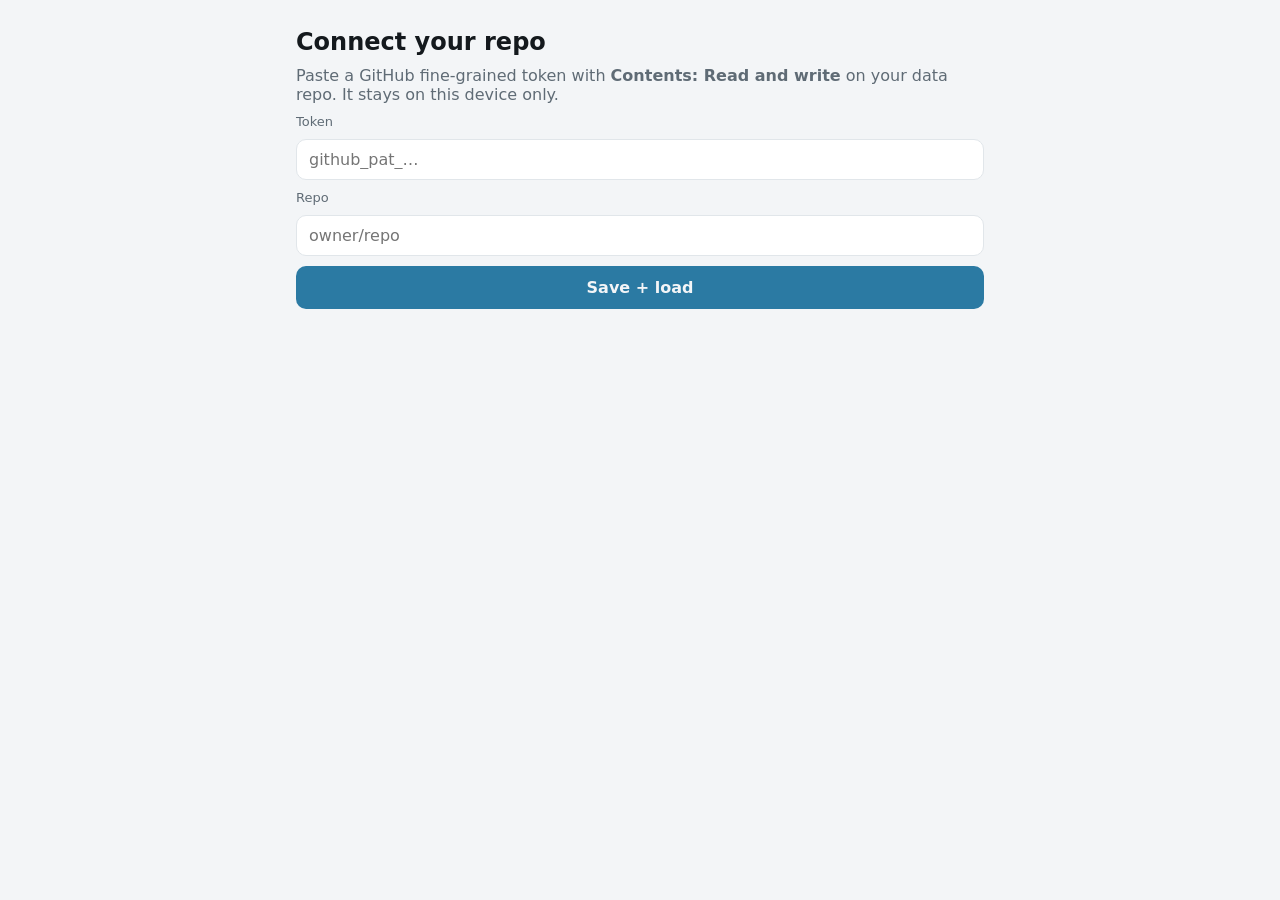
==== index.html @ 4ae92c71 "Update tab: shows the daily update (update.json) with ‹ › through the archive; Update | Stats tabs, " ====
<!doctype html>
<html lang="en">
<head>
<meta charset="utf-8">
<meta name="viewport" content="width=device-width, initial-scale=1, viewport-fit=cover">
<meta name="theme-color" content="#0e1113">
<title>Stats</title>
<link rel="manifest" href="manifest.webmanifest">
<link rel="icon" href="icon.svg" type="image/svg+xml">
<link rel="apple-touch-icon" href="icon-192.png">
<link rel="stylesheet" href="style.css">
</head>
<body>
<header class="top">
  <div class="tabs" role="tablist" aria-label="View">
    <button data-tab="update" role="tab">Update</button>
    <button data-tab="stats" role="tab">Stats</button>
  </div>
  <div class="range" role="group" aria-label="Time range">
    <button data-range="7" class="on">7d</button>
    <button data-range="30">30d</button>
    <button data-range="all">All</button>
  </div>
  <button id="refresh" class="icon-btn" aria-label="Refresh">↻</button>
  <button id="open-settings" class="icon-btn" aria-label="Settings">⚙</button>
</header>
<p id="status" class="status"></p>
<section id="update" class="update" aria-label="Daily update" hidden></section>
<section id="today" class="today" aria-label="Today"></section>
<main id="cards" class="cards"></main>
<section id="sheet" class="sheet" hidden></section>
<div id="toast" class="toast" role="status" hidden></div>

<section id="setup" class="sheet" hidden>
  <h2>Connect your repo</h2>
  <p>Paste a GitHub fine-grained token with <b>Contents: Read and write</b> on your data repo. It stays on this device only.</p>
  <label for="token">Token</label>
  <input id="token" type="password" autocomplete="off" placeholder="github_pat_…">
  <label for="repo">Repo</label>
  <input id="repo" type="text" placeholder="owner/repo" autocapitalize="off" autocorrect="off" spellcheck="false">
  <button id="save-token" class="primary">Save + load</button>
</section>

<section id="settings" class="sheet" hidden>
  <h2>Cards</h2>
  <p>Switch cards on/off and move them. Saved on this phone.</p>
  <ul id="card-list" class="card-list"></ul>
  <h2>Connection</h2>
  <button id="change-token">Change token</button>
  <button id="close-settings" class="primary">Done</button>
</section>
<script src="app.js"></script>
<script src="log.js"></script>
</body>
</html>
---- style.css ----
/* Layout: one column of cards, big number left, tiny bar chart under it. Dark first. */
:root {
  --bg: #0e1113; --card: #171b1f; --line: #262c32; --fg: #e9edf0; --muted: #8b96a0;
  --accent: #6fb3d2; --good: #74c69d; --warn: #e9b949; --bad: #ef7a6b;
  --r: 14px; color-scheme: dark;
  font-family: system-ui, -apple-system, "Segoe UI", Roboto, sans-serif;
}
@media (prefers-color-scheme: light) {
  :root { --bg: #f3f5f7; --card: #ffffff; --line: #e1e6ea; --fg: #14191d; --muted: #5f6b75;
    --accent: #2b7aa3; --good: #2f8a5b; --warn: #a87406; --bad: #c4473a; color-scheme: light; }
}
* { box-sizing: border-box; }
[hidden] { display: none !important; }
html, body { margin: 0; background: var(--bg); color: var(--fg); }
body {
  padding: env(safe-area-inset-top, 0) max(16px, env(safe-area-inset-right, 0px)) calc(24px + env(safe-area-inset-bottom, 0px)) max(16px, env(safe-area-inset-left, 0px));
  max-width: 720px; margin-inline: auto; -webkit-tap-highlight-color: transparent;
}
button { font: inherit; color: inherit; background: var(--card); border: 1px solid var(--line); border-radius: 10px; padding: 8px 12px; cursor: pointer; }
button:focus-visible, input:focus-visible { outline: 2px solid var(--accent); outline-offset: 2px; }
.top { display: flex; align-items: center; gap: 6px; padding: 16px 0 8px; position: sticky; top: 0; background: var(--bg); z-index: 2; }
.tabs { display: flex; gap: 6px; margin-right: auto; min-width: 0; }
.tabs button { border: 0; background: transparent; font-size: 20px; font-weight: 650; padding: 4px 4px; color: var(--muted); letter-spacing: -.01em; }
.tabs button.on { color: var(--fg); box-shadow: 0 2px 0 var(--accent); border-radius: 0; }
.range { display: flex; border: 1px solid var(--line); border-radius: 10px; overflow: hidden; }
.range button { border: 0; border-radius: 0; padding: 7px 8px; font-size: 14px; background: transparent; color: var(--muted); }
.range button.on { background: var(--accent); color: var(--bg); font-weight: 600; }
.icon-btn { width: 36px; height: 36px; flex: none; padding: 0; font-size: 18px; }
.status { color: var(--muted); font-size: 12px; margin: 0 0 10px; min-height: 1em; }
.cards { display: grid; gap: 12px; }
.card { background: var(--card); border: 1px solid var(--line); border-radius: var(--r); padding: 14px 16px; display: grid; gap: 4px; }
.card h2 { font-size: 13px; font-weight: 600; color: var(--muted); margin: 0; text-transform: uppercase; letter-spacing: .06em; }
.big { font-size: 40px; font-weight: 650; line-height: 1.05; font-variant-numeric: tabular-nums; letter-spacing: -.02em; }
.big small { font-size: 15px; font-weight: 500; color: var(--muted); margin-left: 3px; letter-spacing: 0; }
.sub { font-size: 13px; color: var(--muted); }
.good { color: var(--good); } .warn { color: var(--warn); } .bad { color: var(--bad); }
.chart { margin-top: 8px; width: 100%; height: 70px; display: block; }
.chart text { fill: var(--muted); font-size: 10px; }
.detail { font-size: 13px; color: var(--fg); min-height: 1.2em; margin-top: 2px; }
.list { list-style: none; padding: 0; margin: 6px 0 0; display: grid; gap: 6px; font-size: 14px; }
.list li { display: flex; justify-content: space-between; gap: 10px; }
.list li span:last-child { color: var(--muted); white-space: nowrap; font-variant-numeric: tabular-nums; }
.sheet { position: fixed; inset: 0; background: var(--bg); z-index: 5; overflow: auto;
  padding: calc(20px + env(safe-area-inset-top, 0px)) max(16px, env(safe-area-inset-right, 0px)) 24px max(16px, env(safe-area-inset-left, 0px)); display: grid; gap: 10px; align-content: start; max-width: 720px; margin-inline: auto; }
.sheet h2 { margin: 8px 0 0; }
.sheet p { color: var(--muted); margin: 0; }
.sheet label { font-size: 13px; color: var(--muted); }
.sheet input { font: inherit; padding: 10px 12px; border-radius: 10px; border: 1px solid var(--line); background: var(--card); color: var(--fg); width: 100%; }
.primary { background: var(--accent); color: var(--bg); border: 0; font-weight: 600; padding: 12px; }
.card-list { list-style: none; padding: 0; margin: 0; display: grid; gap: 6px; }
.card-list li { display: flex; align-items: center; gap: 8px; background: var(--card); border: 1px solid var(--line); border-radius: 10px; padding: 6px 8px; }
.card-list label { flex: 1; display: flex; gap: 10px; align-items: center; color: var(--fg); font-size: 15px; }
.card-list input { width: 20px; height: 20px; }
.card-list button { padding: 4px 10px; }

/* today bar + quick logs */
.today { display: grid; gap: 10px; margin-bottom: 12px; }
.chips { display: flex; flex-wrap: wrap; gap: 6px; }
.chip { font-size: 13px; padding: 4px 10px; border-radius: 999px; background: var(--card); border: 1px solid var(--line); font-variant-numeric: tabular-nums; }
.chip.good { color: var(--good); } .chip.bad { color: var(--bad); } .chip.warn { color: var(--warn); }
.quick { display: grid; grid-template-columns: repeat(6, 1fr); gap: 6px; }
.quick button { display: grid; justify-items: center; gap: 2px; padding: 10px 2px; font-size: 22px; line-height: 1; }
.quick button span { font-size: 11px; color: var(--muted); }
.quick button:disabled { opacity: .45; }
.quick button.live { border-color: var(--accent); box-shadow: 0 0 0 1px var(--accent) inset; }
@media (max-width: 360px) { .quick { grid-template-columns: repeat(3, 1fr); } }
.sheet-in { display: grid; gap: 10px; align-content: start; }
.sheet-head { display: flex; align-items: center; justify-content: space-between; gap: 8px; }
.sheet select, .sheet input[type=date] { font: inherit; padding: 10px 12px; border-radius: 10px; border: 1px solid var(--line); background: var(--card); color: var(--fg); width: 100%; }
.sheet input[type=range] { width: 100%; accent-color: var(--accent); }
.check { display: flex; align-items: center; gap: 10px; color: var(--fg) !important; font-size: 15px !important; }
.check input { width: 20px; height: 20px; }
.stepper { display: grid; grid-template-columns: auto 44px 1fr 44px; align-items: center; gap: 6px; }
.stepper .lbl { font-size: 13px; color: var(--muted); min-width: 34px; }
.stepper button { padding: 8px 0; font-size: 18px; }
.stepper input { text-align: center; font-size: 18px; font-variant-numeric: tabular-nums; padding: 8px 4px !important; }
.pick { display: grid; grid-template-columns: repeat(3, 1fr); gap: 8px; }
.pick button { padding: 18px 0; font-size: 20px; font-weight: 600; }
.ex { background: var(--card); border: 1px solid var(--line); border-radius: var(--r); padding: 12px; display: grid; gap: 6px; }
.ex-head { display: flex; justify-content: space-between; gap: 8px; align-items: baseline; }
.sets { margin: 0; padding-left: 20px; display: grid; gap: 2px; font-variant-numeric: tabular-nums; }
.sets .x { padding: 0 8px; margin-left: 6px; font-size: 12px; background: transparent; border: 0; color: var(--muted); }
.set-row { display: grid; gap: 6px; }
.primary.small { padding: 10px; }
.add-ex { display: grid; grid-template-columns: 1fr; gap: 6px; }
.ghost { background: transparent; color: var(--muted); }
.toast { position: fixed; left: 50%; transform: translateX(-50%); bottom: calc(16px + env(safe-area-inset-bottom, 0px)); background: var(--fg); color: var(--bg); padding: 10px 14px; border-radius: 12px; font-size: 14px; z-index: 9; max-width: calc(100% - 32px); }
.stepper input::-webkit-outer-spin-button, .stepper input::-webkit-inner-spin-button { -webkit-appearance: none; margin: 0; }
.stepper input { -moz-appearance: textfield; }

/* unsaved list */
.unsaved { background: var(--card); border: 1px solid var(--warn); border-radius: var(--r); padding: 12px; display: grid; gap: 8px; }
.unsaved-head { display: flex; align-items: center; gap: 8px; }
.badge { background: var(--warn); color: var(--bg); border-radius: 999px; padding: 1px 8px; font-size: 12px; font-weight: 700; }
.unsaved ul { list-style: none; margin: 0; padding: 0; display: grid; gap: 4px; font-size: 14px; }
.unsaved li, .entries li { display: flex; justify-content: space-between; align-items: center; gap: 8px; }
.unsaved .x { background: transparent; border: 0; color: var(--muted); padding: 2px 8px; }
.entries button { padding: 4px 10px; }

/* streak calendar (Duolingo-ish): earned = orange, joined by a band; golden week row = gold */
:root { --fire: #ff9f43; --gold: #f5c542; }
@media (prefers-color-scheme: light) { :root { --fire: #e07b10; --gold: #b8860b; } }
.fire { color: var(--fire); } .chip.fire { color: var(--fire); border-color: var(--fire); }
.cal { display: grid; gap: 4px; margin-top: 8px; }
.cal-head { display: flex; align-items: center; justify-content: space-between; }
.cal-head b { font-size: 15px; } .gold-t { color: var(--gold); }
.cal-nav { padding: 4px 12px; } .cal-nav:disabled { opacity: .3; }
.cal-row { display: grid; grid-template-columns: repeat(7, 1fr); border-radius: 999px; padding: 2px 0; }
.cal-row.dow span { text-align: center; font-size: 11px; color: var(--muted); }
.cal-row.gold { background: color-mix(in srgb, var(--gold) 22%, transparent); box-shadow: 0 0 0 1px var(--gold) inset; }
.cal-day { aspect-ratio: 1; max-height: 42px; border: 0; border-radius: 999px; padding: 0; margin: 0 auto; width: 100%; max-width: 42px; background: transparent; font-size: 13px; font-variant-numeric: tabular-nums; color: var(--muted); position: relative; }
.cal-day.out { visibility: hidden; }
.cal-day.on { background: var(--fire); color: #1a1004; font-weight: 700; }
.cal-row.gold .cal-day.on { background: var(--gold); }
.cal-day.frz { background: color-mix(in srgb, var(--accent) 45%, transparent); color: var(--fg); }
.cal-day.off { color: var(--fg); opacity: .55; }
.cal-day.future, .cal-day.pre { opacity: .3; }
.cal-day.now { box-shadow: 0 0 0 2px var(--fire); }
.cal-day.jl { border-top-left-radius: 0; border-bottom-left-radius: 0; max-width: none; }
.cal-day.jr { border-top-right-radius: 0; border-bottom-right-radius: 0; max-width: none; }

/* update tab */
.update { display: grid; gap: 12px; }
.upd-head { display: flex; align-items: center; justify-content: space-between; gap: 8px; }
.upd-head b { font-size: 16px; }
.headline { margin: 0; font-size: 18px; font-weight: 650; }
.stale { margin: 0; padding: 8px 12px; border-radius: 10px; border: 1px solid var(--warn); color: var(--warn); font-size: 14px; }
.card.upd h3 { font-size: 13px; margin: 8px 0 0; color: var(--fg); }
.upd-list li { align-items: baseline; }
.upd-list li span:first-child { color: var(--fg); }
.upd-list li.good span:first-child { color: var(--good); } .upd-list li.warn span:first-child { color: var(--warn); }
.upd-list li.bad span:first-child { color: var(--bad); } .upd-list li.muted span:first-child { color: var(--muted); }
.upd-list li.focus span:first-child { color: var(--accent); font-weight: 600; }
.upd-list .meta { color: var(--muted); font-size: 13px; text-align: right; }
.focus { margin: 4px 0 0; font-size: 16px; font-weight: 600; color: var(--accent); }
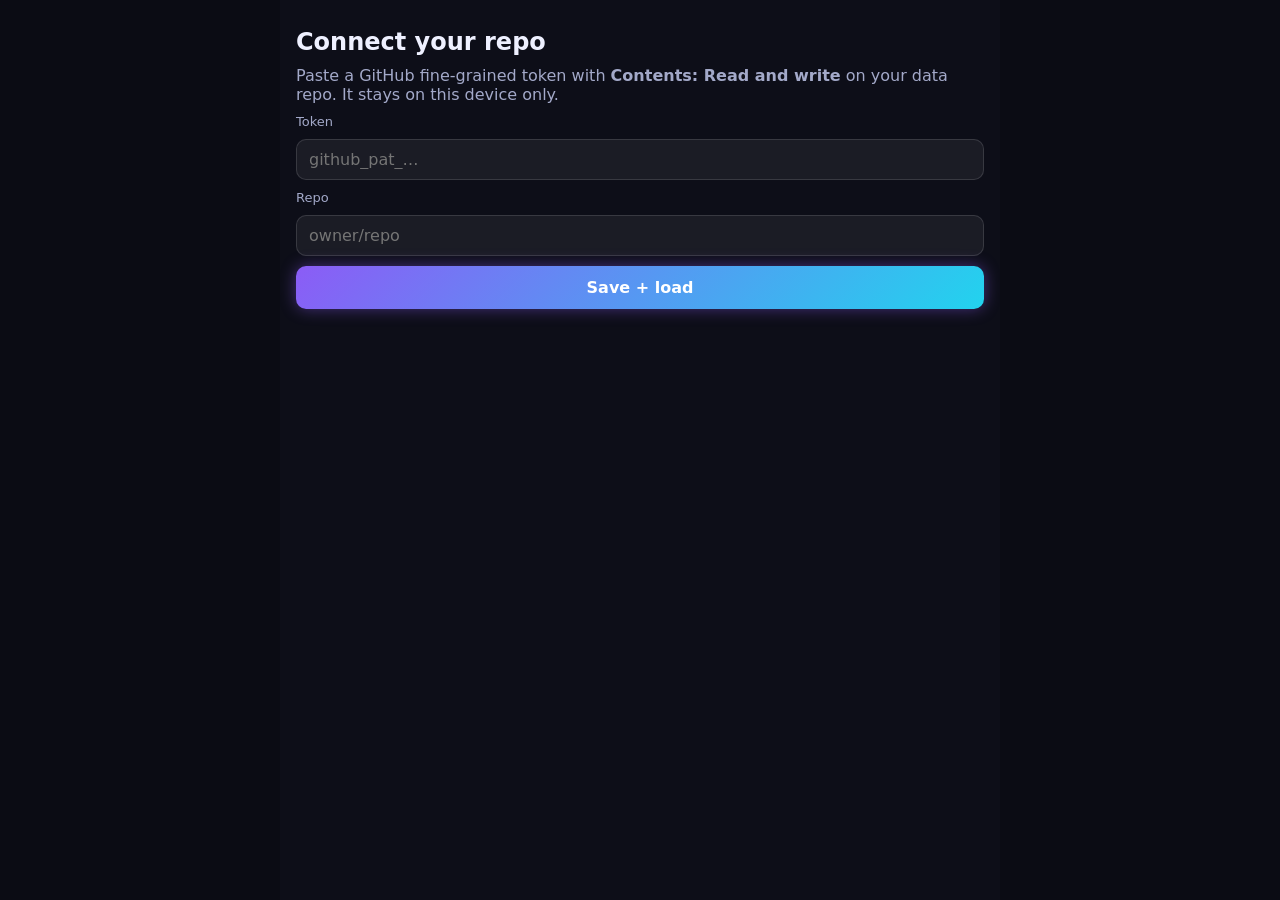
==== commit 0ebf914f: "Glass theme (default) + theme switch, piano timer/log + card, protein and kcal as separate cards Co-" ====
--- a/index.html
+++ b/index.html
@@ -45,6 +45,11 @@
   <h2>Cards</h2>
   <p>Switch cards on/off and move them. Saved on this phone.</p>
   <ul id="card-list" class="card-list"></ul>
+  <h2>Theme</h2>
+  <div id="theme-pick" class="theme-pick">
+    <button data-pick="glass"><i></i>Glass</button>
+    <button data-pick="classic"><i></i>Classic</button>
+  </div>
   <h2>Connection</h2>
   <button id="change-token">Change token</button>
   <button id="close-settings" class="primary">Done</button>
--- a/style.css
+++ b/style.css
@@ -58,12 +58,13 @@
 .chips { display: flex; flex-wrap: wrap; gap: 6px; }
 .chip { font-size: 13px; padding: 4px 10px; border-radius: 999px; background: var(--card); border: 1px solid var(--line); font-variant-numeric: tabular-nums; }
 .chip.good { color: var(--good); } .chip.bad { color: var(--bad); } .chip.warn { color: var(--warn); }
-.quick { display: grid; grid-template-columns: repeat(6, 1fr); gap: 6px; }
+.quick { display: grid; grid-template-columns: repeat(auto-fit, minmax(44px, 1fr)); gap: 6px; }
 .quick button { display: grid; justify-items: center; gap: 2px; padding: 10px 2px; font-size: 22px; line-height: 1; }
 .quick button span { font-size: 11px; color: var(--muted); }
 .quick button:disabled { opacity: .45; }
 .quick button.live { border-color: var(--accent); box-shadow: 0 0 0 1px var(--accent) inset; }
-@media (max-width: 360px) { .quick { grid-template-columns: repeat(3, 1fr); } }
+@media (max-width: 360px) { .quick { grid-template-columns: repeat(4, 1fr); } }
+.quick button span { white-space: nowrap; overflow: hidden; text-overflow: ellipsis; max-width: 100%; }
 .sheet-in { display: grid; gap: 10px; align-content: start; }
 .sheet-head { display: flex; align-items: center; justify-content: space-between; gap: 8px; }
 .sheet select, .sheet input[type=date] { font: inherit; padding: 10px 12px; border-radius: 10px; border: 1px solid var(--line); background: var(--card); color: var(--fg); width: 100%; }
@@ -133,3 +134,70 @@
 .upd-list li.focus span:first-child { color: var(--accent); font-weight: 600; }
 .upd-list .meta { color: var(--muted); font-size: 13px; text-align: right; }
 .focus { margin: 4px 0 0; font-size: 16px; font-weight: 600; color: var(--accent); }
+
+/* update tab on phones (2026-10-26): text wraps, meta goes under the text, no sideways scroll, bigger text */
+.card.upd { grid-template-columns: minmax(0, 1fr); }
+/* a meta-less item's only span is also :last-child, which .list made nowrap → the culprit */
+.upd-list li span, .upd-list li span:last-child { white-space: normal; min-width: 0; overflow-wrap: anywhere; }
+.upd-list li:not(:has(span)) { display: block; overflow-wrap: anywhere; }
+@media (max-width: 560px) {
+  .upd-list { font-size: 16px; gap: 10px; line-height: 1.35; }
+  .upd-list li { flex-direction: column; gap: 1px; }
+  .upd-list .meta { text-align: left; font-size: 14px; }
+  .update .sub { font-size: 14px; }
+  .headline { font-size: 19px; line-height: 1.3; }
+  .focus { font-size: 17px; line-height: 1.35; }
+}
+
+/* card header with a button (piano), timer, theme picker */
+.card-head { display: flex; align-items: center; justify-content: space-between; gap: 8px; }
+.card-btn { padding: 6px 12px; font-size: 14px; font-weight: 650; background: var(--accent); color: var(--bg); border: 0; }
+.card-btn.live { background: var(--bad); color: #fff; }
+.timer { font-size: 56px; font-weight: 700; text-align: center; margin: 8px 0 0 !important; color: var(--fg) !important; font-variant-numeric: tabular-nums; }
+.big-btn { padding: 16px; font-size: 18px; }
+.sheet h3 { margin: 10px 0 0; font-size: 15px; }
+.theme-pick { display: grid; grid-template-columns: 1fr 1fr; gap: 8px; }
+.theme-pick button { padding: 14px 8px; display: grid; gap: 6px; justify-items: center; font-weight: 600; }
+.theme-pick button.on { border-color: var(--accent); box-shadow: 0 0 0 1px var(--accent) inset; }
+.theme-pick i { width: 100%; height: 34px; border-radius: 8px; display: block; }
+.theme-pick [data-pick=glass] i { background: radial-gradient(120% 120% at 0% 0%, #3b1f6b, transparent 60%), radial-gradient(100% 100% at 100% 100%, #0f4d63, transparent 60%), #0b0c14; }
+.theme-pick [data-pick=classic] i { background: #171b1f; border: 1px solid #262c32; }
+
+/* ---------- glass theme (default): always dark, frosted cards, purple→cyan gradients ---------- */
+:root[data-theme=glass] {
+  --bg: #0b0c14; --card: rgba(255,255,255,.06); --line: rgba(255,255,255,.13); --fg: #eef0ff; --muted: #a3a9c9;
+  --accent: #22d3ee; --good: #5eead4; --warn: #fbbf24; --bad: #fb7185; --fire: #ff9f43; --gold: #f5c542;
+  --grad: linear-gradient(135deg, #8b5cf6, #22d3ee); --r: 22px; color-scheme: dark;
+}
+[data-theme=glass] body {
+  background: radial-gradient(120% 55% at 0% 0%, #3b1f6b 0%, transparent 60%), radial-gradient(100% 45% at 100% 25%, #0f4d63 0%, transparent 60%), #0b0c14;
+  background-attachment: fixed;
+}
+[data-theme=glass] button { background: rgba(255,255,255,.07); border-color: var(--line); }
+[data-theme=glass] .top { background: rgba(11,12,20,.55); backdrop-filter: blur(16px); -webkit-backdrop-filter: blur(16px); margin-inline: -16px; padding-inline: 16px; }
+[data-theme=glass] .tabs button { background: transparent; }
+[data-theme=glass] .tabs button.on { background: linear-gradient(90deg, #c4b5fd, #67e8f9); -webkit-background-clip: text; background-clip: text; color: transparent; box-shadow: none; }
+[data-theme=glass] .range { background: rgba(255,255,255,.06); }
+[data-theme=glass] .range button { background: transparent; }
+[data-theme=glass] .range button.on, [data-theme=glass] .primary, [data-theme=glass] .card-btn { background: var(--grad); color: #fff; box-shadow: 0 0 16px rgba(139,92,246,.45); }
+[data-theme=glass] .card-btn.live { background: linear-gradient(135deg, #f43f5e, #fb923c); box-shadow: 0 0 16px rgba(244,63,94,.5); }
+[data-theme=glass] .card, [data-theme=glass] .ex, [data-theme=glass] .unsaved {
+  background: linear-gradient(160deg, rgba(255,255,255,.085), rgba(255,255,255,.025));
+  backdrop-filter: blur(14px); -webkit-backdrop-filter: blur(14px);
+  box-shadow: 0 8px 30px rgba(0,0,0,.35), inset 0 1px 0 rgba(255,255,255,.12);
+}
+[data-theme=glass] .card { padding: 16px 18px; }
+[data-theme=glass] .unsaved { border-color: var(--warn); }
+[data-theme=glass] .card h2 { letter-spacing: .08em; }
+[data-theme=glass] .big { font-weight: 700; }
+[data-theme=glass] .chip { background: rgba(255,255,255,.07); backdrop-filter: blur(8px); -webkit-backdrop-filter: blur(8px); }
+[data-theme=glass] .quick button { border-radius: 16px; }
+[data-theme=glass] .quick button.live { border-color: #f43f5e; box-shadow: 0 0 14px rgba(244,63,94,.45); }
+[data-theme=glass] .sheet { background: #0d0e18; }
+[data-theme=glass] .sheet input, [data-theme=glass] .sheet select { background: rgba(255,255,255,.06); }
+[data-theme=glass] .toast { background: #eef0ff; color: #0b0c14; }
+[data-theme=glass] .chart rect.bar { filter: drop-shadow(0 0 3px rgba(34,211,238,.45)); transform-origin: bottom; transform-box: fill-box; animation: grow .6s cubic-bezier(.2,.8,.2,1) both; }
+[data-theme=glass] .cal-day.on { box-shadow: 0 0 10px rgba(255,159,67,.45); }
+[data-theme=glass] .timer { background: linear-gradient(90deg, #c4b5fd, #67e8f9); -webkit-background-clip: text; background-clip: text; color: transparent !important; }
+@keyframes grow { from { transform: scaleY(0); } to { transform: scaleY(1); } }
+@media (prefers-reduced-motion: reduce) { [data-theme=glass] .chart rect.bar { animation: none; } }
